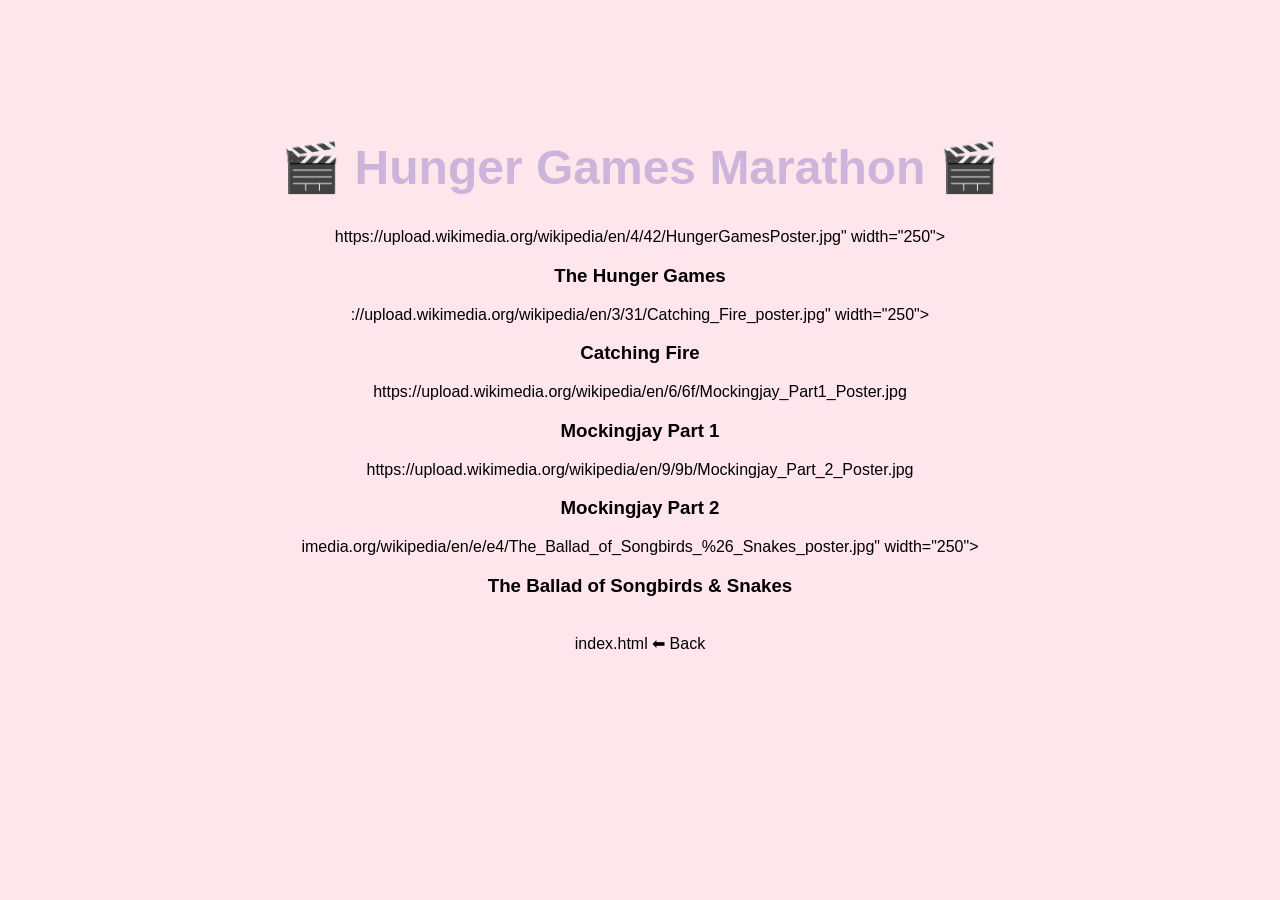
==== the-hunger-games-are-elite.html @ 48eb2a3b "initial push" ====
<!DOCTYPE html>
<html lang="en">
<head>
    <title>Movie Suggestions</title>
    <link rel="stylesheet" href="style.css">
</head>
<body>
    <h1>🎬 Hunger Games Marathon 🎬</h1>
    <div class="movie-grid">
        <div class="movie">
            https://upload.wikimedia.org/wikipedia/en/4/42/HungerGamesPoster.jpg" width="250">
            <h3>The Hunger Games</h3>
        </div>
        <div class="movie">
            ://upload.wikimedia.org/wikipedia/en/3/31/Catching_Fire_poster.jpg" width="250">
            <h3>Catching Fire</h3>
        </div>
        <div class="movie">
            https://upload.wikimedia.org/wikipedia/en/6/6f/Mockingjay_Part1_Poster.jpg
            <h3>Mockingjay Part 1</h3>
        </div>
        <div class="movie">
            https://upload.wikimedia.org/wikipedia/en/9/9b/Mockingjay_Part_2_Poster.jpg
            <h3>Mockingjay Part 2</h3>
        </div>
        <div class="movie">
            imedia.org/wikipedia/en/e/e4/The_Ballad_of_Songbirds_%26_Snakes_poster.jpg" width="250">
            <h3>The Ballad of Songbirds & Snakes</h3>
        </div>
    </div>
    <br>
    index.html
        ⬅ Back
    </button>
</body>
---- style.css ----
body {
    font-family: Arial, sans-serif;
    text-align: center;
    background: #FFE5EC;
    padding-top: 100px;
}

h1 {
    color: #CDB4DB;
    font-size: 48px;
}

p {
    font-size: 22px;
    color:#CDB4DB;
}

#wave-text {
    font-size: 48px;
    color: #FF8FAB;
}

#wave-text span {
    display: inline-block;
}
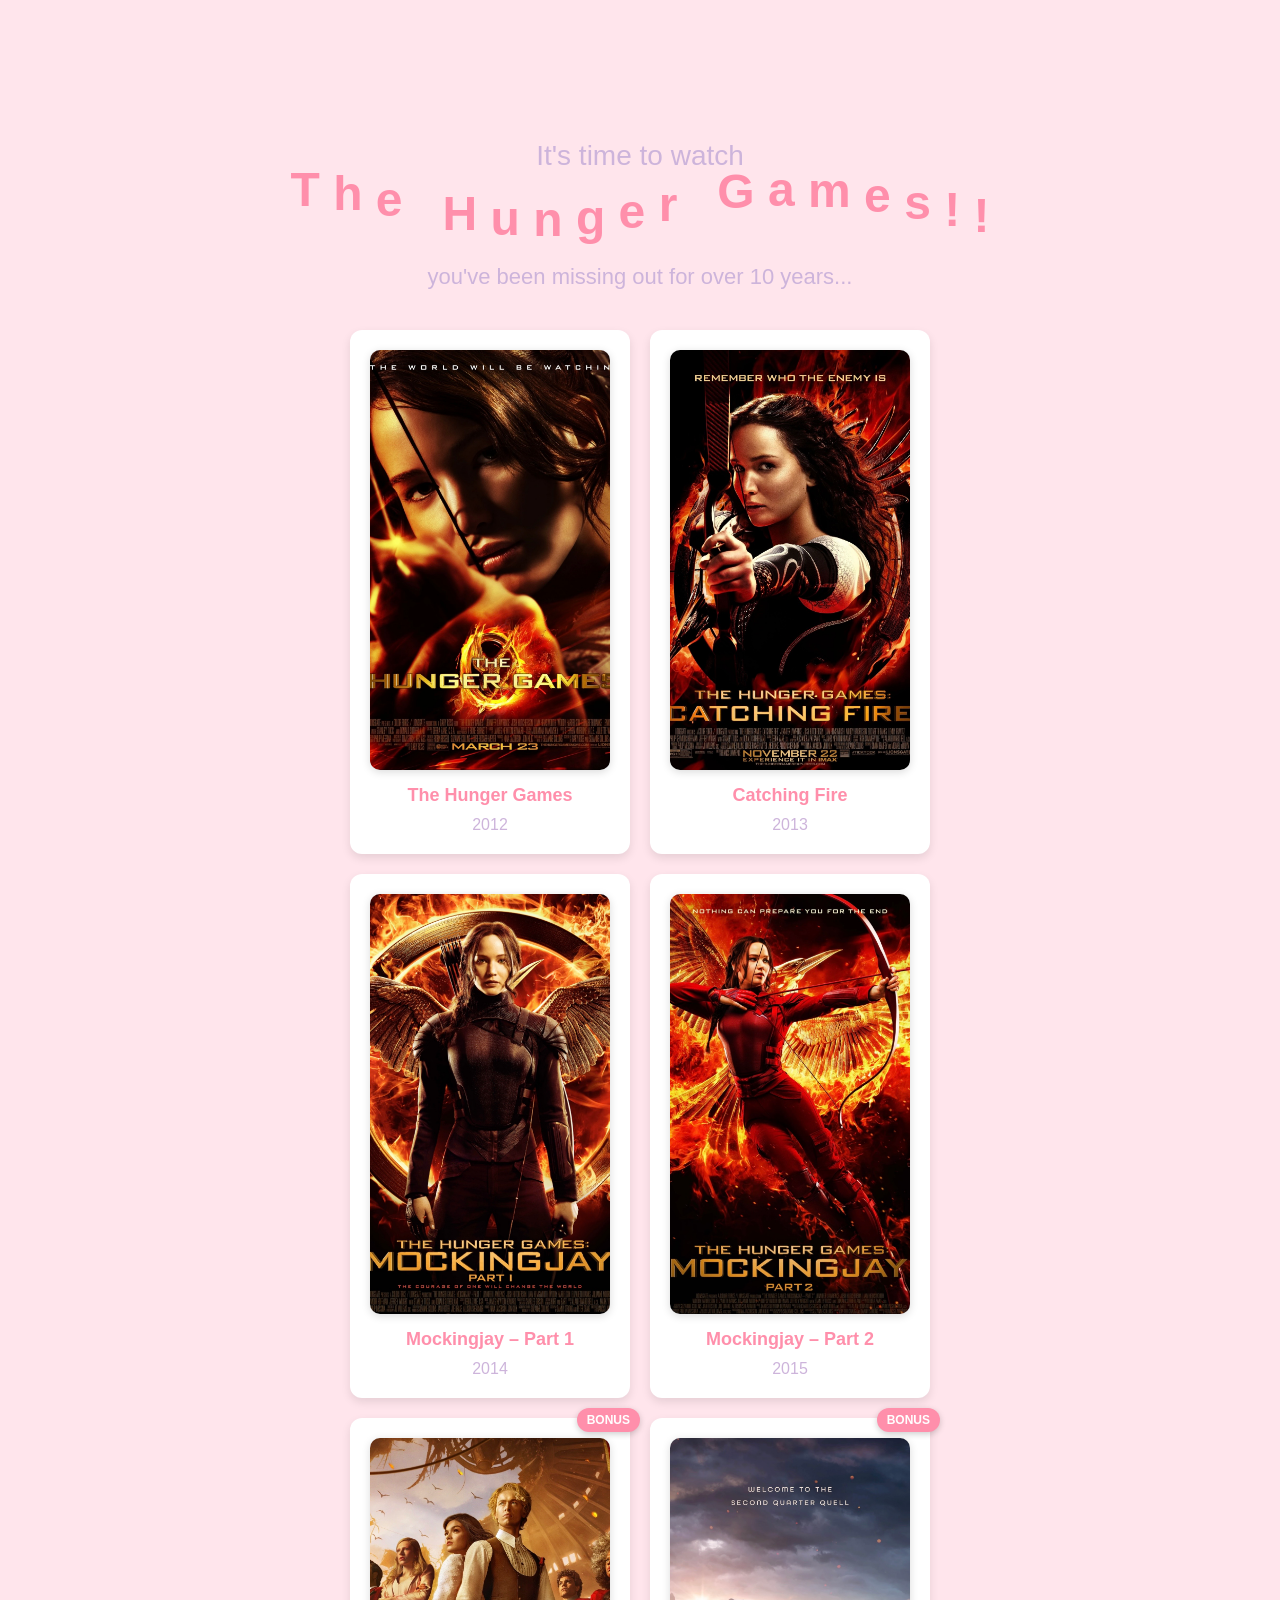
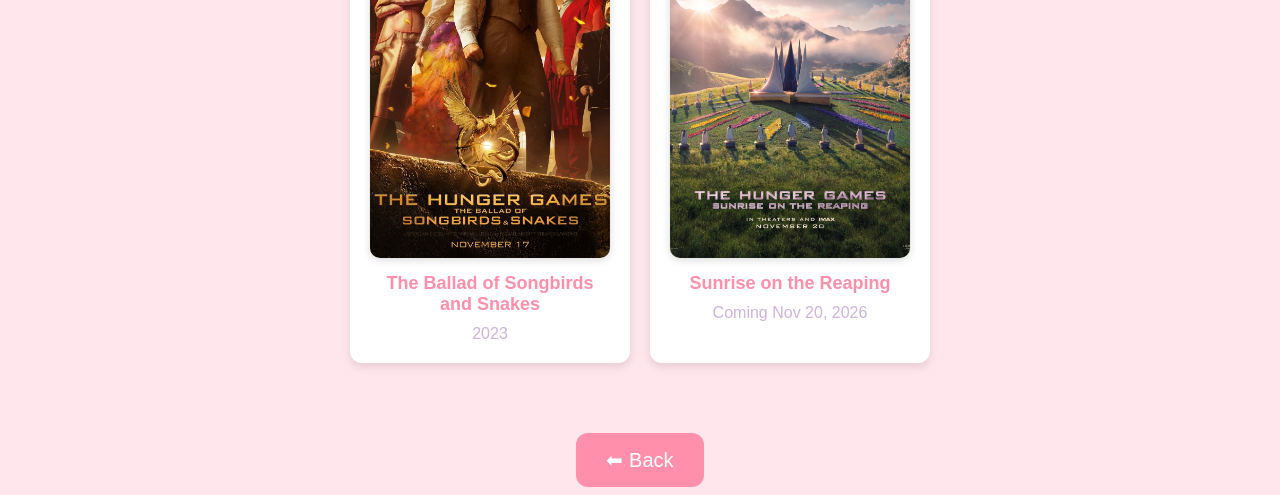
==== commit d76c1f94: "added movies page" ====
--- a/the-hunger-games-are-elite.html
+++ b/the-hunger-games-are-elite.html
@@ -1,36 +1,92 @@
-
 <!DOCTYPE html>
 <html lang="en">
 <head>
-    <title>Movie Suggestions</title>
+    <title>why have u never seen these</title>
     <link rel="stylesheet" href="style.css">
 </head>
 <body>
-    <h1>🎬 Hunger Games Marathon 🎬</h1>
+    <h1 class="movie-title">
+        <span class="static-text">It's time to watch</span>
+        <span id="wave-text">
+            <span>T</span>
+            <span>h</span>
+            <span>e</span>
+            <span>&nbsp;</span>
+            <span>H</span>
+            <span>u</span>
+            <span>n</span>
+            <span>g</span>
+            <span>e</span>
+            <span>r</span>
+            <span>&nbsp;</span>
+            <span>G</span>
+            <span>a</span>
+            <span>m</span>
+            <span>e</span>
+            <span>s</span>
+            <span>!</span>
+            <span>!</span>
+        </span>
+    </h1>
+ 
+    <p>you've been missing out for over 10 years...</p>
+ 
     <div class="movie-grid">
-        <div class="movie">
-            https://upload.wikimedia.org/wikipedia/en/4/42/HungerGamesPoster.jpg" width="250">
+ 
+        <div class="movie-card">
+            <div class="poster">
+                <img src="images/hg1.jpg" alt="The Hunger Games poster">
+            </div>
             <h3>The Hunger Games</h3>
+            <p class="year">2012</p>
         </div>
-        <div class="movie">
-            ://upload.wikimedia.org/wikipedia/en/3/31/Catching_Fire_poster.jpg" width="250">
+ 
+        <div class="movie-card">
+            <div class="poster">
+                <img src="images/hg2.jpg" alt="Catching Fire poster">
+            </div>
             <h3>Catching Fire</h3>
+            <p class="year">2013</p>
         </div>
-        <div class="movie">
-            https://upload.wikimedia.org/wikipedia/en/6/6f/Mockingjay_Part1_Poster.jpg
-            <h3>Mockingjay Part 1</h3>
+ 
+        <div class="movie-card">
+            <div class="poster">
+                <img src="images/hg3.jpg" alt="Mockingjay Part 1 poster">
+            </div>
+            <h3>Mockingjay – Part 1</h3>
+            <p class="year">2014</p>
         </div>
-        <div class="movie">
-            https://upload.wikimedia.org/wikipedia/en/9/9b/Mockingjay_Part_2_Poster.jpg
-            <h3>Mockingjay Part 2</h3>
+ 
+        <div class="movie-card">
+            <div class="poster">
+                <img src="images/hg4.jpg" alt="Mockingjay Part 2 poster">
+            </div>
+            <h3>Mockingjay – Part 2</h3>
+            <p class="year">2015</p>
         </div>
-        <div class="movie">
-            imedia.org/wikipedia/en/e/e4/The_Ballad_of_Songbirds_%26_Snakes_poster.jpg" width="250">
-            <h3>The Ballad of Songbirds & Snakes</h3>
+ 
+        <div class="movie-card">
+            <span class="bonus-badge">BONUS</span>
+            <div class="poster">
+                <img src="images/hg5.jpg" alt="The Ballad of Songbirds and Snakes poster">
+            </div>
+            <h3>The Ballad of Songbirds and Snakes</h3>
+            <p class="year">2023</p>
         </div>
+ 
+        <div class="movie-card">
+            <span class="bonus-badge">BONUS</span>
+            <div class="poster">
+                <img src="images/hg6.jpg" alt="Sunrise on the Reaping poster">
+            </div>
+            <h3>Sunrise on the Reaping</h3>
+            <p class="year">Coming Nov 20, 2026</p>
+        </div>
+ 
     </div>
-    <br>
-    index.html
-        ⬅ Back
-    </button>
+ 
+    <a href="index.html"><button id="back-btn">⬅ Back</button></a>
+ 
+    <script src="script.js"></script>
 </body>
+</html>
--- a/style.css
+++ b/style.css
@@ -22,4 +22,103 @@
 
 #wave-text span {
     display: inline-block;
+}
+
+.movie-title {
+    display: flex;
+    flex-direction: column;
+    align-items: center;
+    gap: 5px;
+}
+
+.movie-title .static-text {
+    font-size: 28px;
+    color: #CDB4DB;
+    font-weight: normal;
+}
+
+.movie-card {
+    position: relative;
+}
+
+.bonus-badge {
+    position: absolute;
+    top: -10px;
+    right: -10px;
+    background: #FF8FAB;
+    color: white;
+    font-size: 12px;
+    font-weight: bold;
+    padding: 5px 10px;
+    border-radius: 20px;
+    box-shadow: 0 2px 6px rgba(0, 0, 0, 0.2);
+    z-index: 2;
+}
+
+.poster {
+    width: 100%;
+    aspect-ratio: 4 / 7;
+    border-radius: 10px;
+    overflow: hidden;
+    margin-bottom: 15px;
+    box-shadow: 0 2px 8px rgba(0, 0, 0, 0.15);
+}
+
+.poster img {
+    width: 100%;
+    height: 100%;
+    object-fit: cover;
+    display: block;
+}
+
+#movie-btn, #back-btn {
+    margin-top: 30px;
+    padding: 15px 30px;
+    font-size: 20px;
+    font-family: Arial, sans-serif;
+    background: #FF8FAB;
+    color: white;
+    border: none;
+    border-radius: 12px;
+    cursor: pointer;
+    transition: transform 0.15s ease, background 0.15s ease;
+}
+
+#movie-btn:hover, #back-btn:hover {
+    background: #CDB4DB;
+    transform: scale(1.05);
+}
+
+.movie-link {
+    text-decoration: none;
+}
+
+.movie-grid {
+    display: flex;
+    flex-wrap: wrap;
+    justify-content: center;
+    gap: 20px;
+    max-width: 800px;
+    margin: 40px auto;
+    padding: 0 20px;
+}
+
+.movie-card {
+    background: white;
+    border-radius: 12px;
+    padding: 20px;
+    width: 240px;
+    box-shadow: 0 4px 10px rgba(0, 0, 0, 0.1);
+}
+
+.movie-card h3 {
+    color: #FF8FAB;
+    margin: 0 0 10px 0;
+    font-size: 18px;
+}
+
+.movie-card .year {
+    color: #CDB4DB;
+    font-size: 16px;
+    margin: 0;
 }
